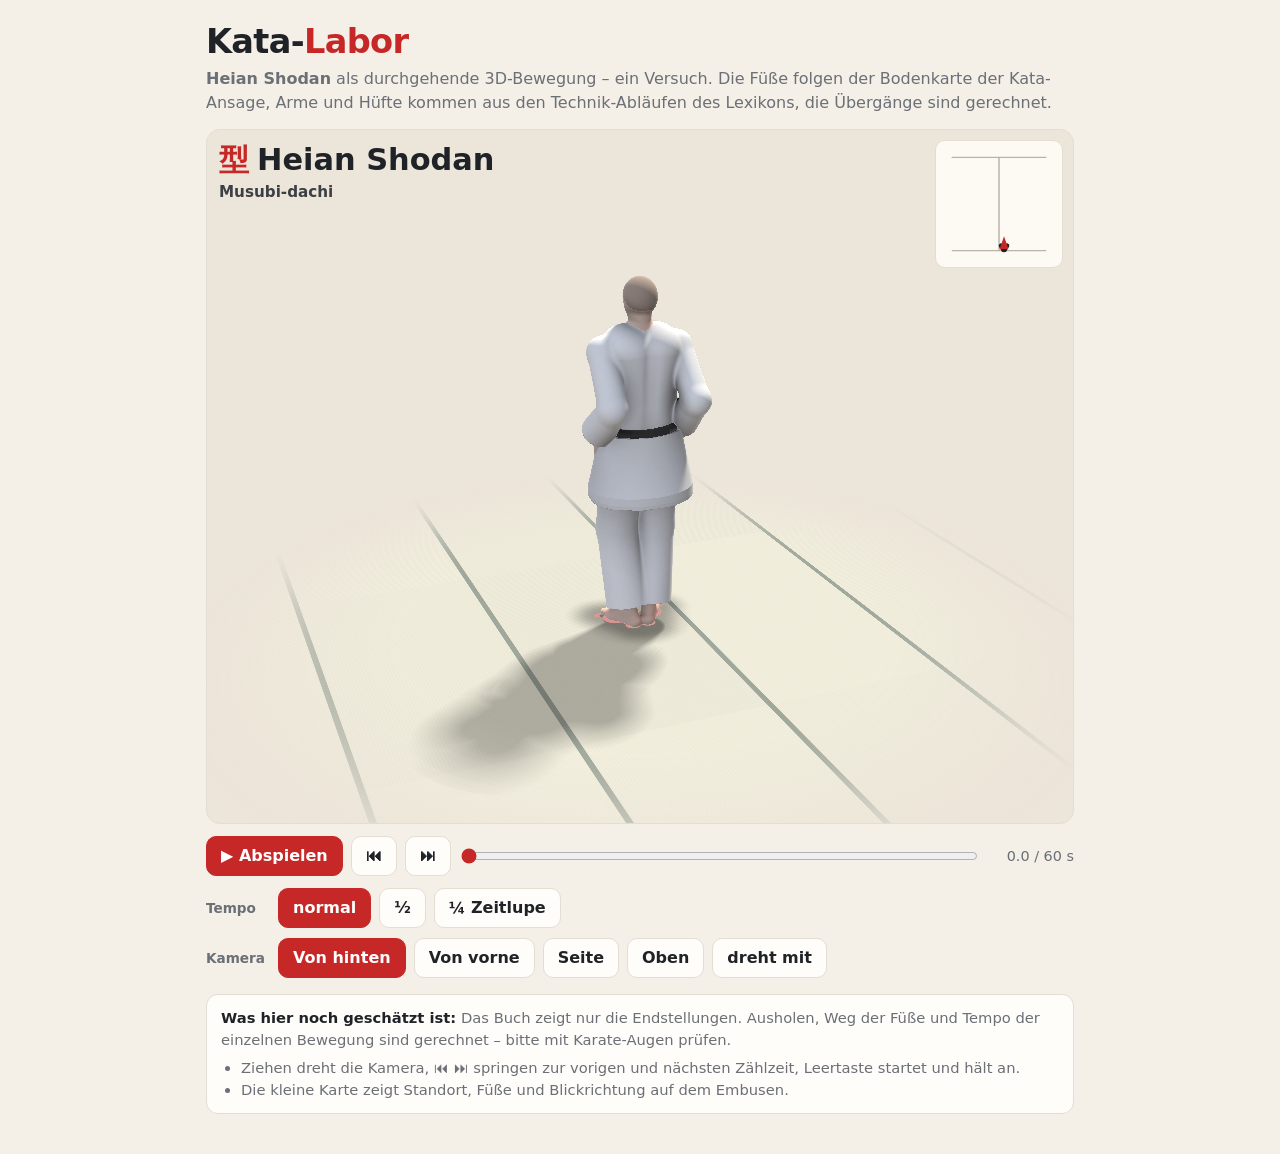
==== labor/kata.html @ 8314e849 "Kata-Labor: Heian Shodan als durchgehende 3D-Bewegung (Pilot) (v1.69.0) labor/kata.html spielt die g" ====
<!DOCTYPE html>
<html lang="de">

<head>
  <meta charset="utf-8">
  <meta name="viewport" content="width=device-width, initial-scale=1">
  <title>Kata-Labor</title>
  <style>
    :root {
      --red: #c62828;
      --ink: #1f2328;
      --muted: #6b6f76;
      --line: #e3ddd4;
      --card: #fffdf9;
      --bg: #f4efe7;
      --stage: #ece5d9;
    }

    @media (prefers-color-scheme: dark) {
      :root:not([data-theme="light"]) {
        --ink: #ece7e0;
        --muted: #a39e97;
        --line: #3a3530;
        --card: #24211e;
        --bg: #181614;
        --stage: #2c2824;
        color-scheme: dark;
      }
    }

    :root[data-theme="dark"] {
      --ink: #ece7e0;
      --muted: #a39e97;
      --line: #3a3530;
      --card: #24211e;
      --bg: #181614;
      --stage: #2c2824;
      color-scheme: dark;
    }

    * {
      box-sizing: border-box;
    }

    body {
      margin: 0;
      font-family: system-ui, "Segoe UI", Roboto, sans-serif;
      background: var(--bg);
      color: var(--ink);
    }

    .wrap {
      max-width: 900px;
      margin: 0 auto;
      padding-block: 22px 40px;
      padding-left: max(16px, env(safe-area-inset-left, 0px));
      padding-right: max(16px, env(safe-area-inset-right, 0px));
    }

    h1 {
      margin: 0 0 6px;
      font-size: clamp(1.5rem, 4vw, 2.1rem);
      letter-spacing: -0.02em;
    }

    h1 span {
      color: var(--red);
    }

    .lead {
      margin: 0 0 14px;
      color: var(--muted);
      line-height: 1.5;
    }

    .stage {
      position: relative;
      background: var(--stage);
      border: 1px solid var(--line);
      border-radius: 14px;
      overflow: hidden;
      touch-action: pan-y;
      cursor: grab;
    }

    .stage canvas.fig {
      display: block;
      width: 100%;
      aspect-ratio: 5 / 4;
    }

    .now {
      position: absolute;
      left: 12px;
      top: 10px;
      right: 150px;
      pointer-events: none;
    }

    .now .count {
      display: flex;
      align-items: baseline;
      gap: 8px;
      font-weight: 800;
      font-size: clamp(1.2rem, 4.2vw, 1.9rem);
      color: #1f2328;
    }

    .now .kan {
      color: var(--red);
    }

    .now .kiai {
      font-size: 0.6em;
      background: var(--red);
      color: #fff;
      padding: 2px 8px;
      border-radius: 99px;
    }

    .now .tech {
      margin-top: 2px;
      font-size: clamp(0.78rem, 2.4vw, 0.95rem);
      font-weight: 600;
      color: #3c4046;
      text-shadow: 0 0 6px #ece5d9, 0 0 6px #ece5d9;
    }

    :root[data-theme="dark"] .now .count,
    :root[data-theme="dark"] .now .tech {
      color: #ece7e0;
      text-shadow: 0 0 6px #2c2824, 0 0 6px #2c2824;
    }

    @media (prefers-color-scheme: dark) {

      :root:not([data-theme="light"]) .now .count,
      :root:not([data-theme="light"]) .now .tech {
        color: #ece7e0;
        text-shadow: 0 0 6px #2c2824, 0 0 6px #2c2824;
      }
    }

    canvas.map {
      position: absolute;
      right: 10px;
      top: 10px;
      width: 128px;
      height: 128px;
      background: rgba(255, 253, 249, 0.88);
      border: 1px solid var(--line);
      border-radius: 10px;
      pointer-events: none;
    }

    .row {
      display: flex;
      flex-wrap: wrap;
      gap: 8px;
      align-items: center;
      margin-top: 10px;
    }

    .row b {
      font-size: 0.85rem;
      color: var(--muted);
      font-weight: 600;
      min-width: 64px;
    }

    button {
      font: inherit;
      font-weight: 600;
      min-height: 40px;
      padding: 6px 14px;
      border-radius: 10px;
      border: 1px solid var(--line);
      background: var(--card);
      color: var(--ink);
      cursor: pointer;
    }

    button[aria-pressed="true"] {
      background: var(--red);
      border-color: var(--red);
      color: #fff;
    }

    button.play {
      min-width: 112px;
      background: var(--red);
      border-color: var(--red);
      color: #fff;
    }

    input[type=range] {
      flex: 1 1 200px;
      min-width: 0;
      accent-color: var(--red);
      height: 40px;
    }

    .time {
      font-variant-numeric: tabular-nums;
      color: var(--muted);
      font-size: 0.9rem;
      min-width: 86px;
      text-align: right;
    }

    .note {
      margin-top: 16px;
      padding: 12px 14px;
      border: 1px solid var(--line);
      border-radius: 12px;
      background: var(--card);
      color: var(--muted);
      font-size: 0.92rem;
      line-height: 1.5;
    }

    .note b {
      color: var(--ink);
    }

    .note ul {
      margin: 6px 0 0;
      padding-left: 20px;
    }

    .fallback {
      padding: 28px 16px;
      text-align: center;
      color: var(--muted);
    }
  </style>
</head>

<body>
  <div class="wrap">
    <h1>Kata-<span>Labor</span></h1>
    <p class="lead"><b id="kname">Heian Shodan</b> als durchgehende 3D-Bewegung – ein Versuch. Die Füße folgen der Bodenkarte der Kata-Ansage, Arme und Hüfte kommen aus den Technik-Abläufen des Lexikons, die Übergänge sind gerechnet.</p>

    <div class="stage" id="stage">
      <canvas class="fig" id="fig"></canvas>
      <div class="now" aria-live="off">
        <div class="count"><span class="kan" id="kan"></span><span id="ro"></span><span class="kiai" id="kiai" hidden>Kiai</span></div>
        <div class="tech" id="tech"></div>
      </div>
      <canvas class="map" id="map" width="256" height="256" aria-label="Bodenkarte: Standort und Blickrichtung"></canvas>
    </div>

    <div class="row">
      <button class="play" id="play">▶ Abspielen</button>
      <button id="prev" aria-label="Vorige Bewegung">⏮</button>
      <button id="next" aria-label="Nächste Bewegung">⏭</button>
      <input type="range" id="seek" min="0" max="1000" value="0" aria-label="Zeitpunkt in der Kata">
      <span class="time" id="time"></span>
    </div>
    <div class="row" role="group" aria-label="Geschwindigkeit">
      <b>Tempo</b>
      <button data-speed="1" aria-pressed="true">normal</button>
      <button data-speed="0.5" aria-pressed="false">½</button>
      <button data-speed="0.25" aria-pressed="false">¼ Zeitlupe</button>
    </div>
    <div class="row" role="group" aria-label="Kamera">
      <b>Kamera</b>
      <button data-cam="hinten" aria-pressed="true">Von hinten</button>
      <button data-cam="vorne" aria-pressed="false">Von vorne</button>
      <button data-cam="seite" aria-pressed="false">Seite</button>
      <button data-cam="oben" aria-pressed="false">Oben</button>
      <button id="mit" aria-pressed="false" title="Kamera dreht mit dem Körper mit">dreht mit</button>
    </div>

    <div class="note" id="note"></div>
  </div>

  <script src="../js/core.js"></script>
  <script src="../js/graphics.js"></script>
  <script src="../js/graphics-tech.js"></script>
  <script src="../js/graphics-ashi.js"></script>
  <script src="../js/figur3d.js"></script>
  <script src="../js/figur-posen.js"></script>
  <script src="../data/kata-intro.js"></script>
  <script src="../data/kata-heian.js"></script>
  <script src="../js/kata-ansage.js"></script>
  <script src="kata-figur.js"></script>
  <script>
    (function () {
      'use strict';
      const F = window.Figur3D;
      const $ = (id) => document.getElementById(id);
      const q = new URLSearchParams(location.search);
      const stage = $('stage');
      if (!F.ok()) {
        stage.innerHTML = '<div class="fallback">Dieser Browser kann kein WebGL 2 – die Figur lässt sich hier nicht zeigen.</div>';
        return;
      }
      const kata = SK.kata[q.get('kata') || 'heian-shodan'];
      const anim = SK.kataFigur.build(kata, { beat: Number(q.get('beat')) || 2 });
      $('kname').textContent = kata.name;

      // Kamera: yaw 0 = von vorne (die Figur schaut am Anfang zur Kamera), 180 = von hinten (links bleibt links)
      const CAMS = { hinten: { yaw: 158, pitch: 20, dist: 6.2 }, vorne: { yaw: -22, pitch: 16, dist: 6.2 }, seite: { yaw: -90, pitch: 12, dist: 6.4 }, oben: { yaw: 180, pitch: 78, dist: 7.2 } };
      const st = { t: Math.min(anim.dur, Number(q.get('t')) || 0), playing: false, speed: 1, cam: Object.assign({ fov: 30 }, CAMS[q.get('cam')] || CAMS.hinten), mit: false, dirty: true, drag: false };
      const cv = $('fig');
      const ctx = cv.getContext('2d');

      // Blickpunkt: Hüfte der Figur, über gut eine Sekunde geglättet (rein aus dem Zeitpunkt – auch beim Spulen ruhig)
      function center(t) {
        let x = 0, z = 0, yaw = 0, n = 0;
        for (let i = -3; i <= 3; i++) {
          const P = anim.pose(Math.max(0, Math.min(anim.dur, t + i * 0.22)));
          x += P.pelvis[0]; z += P.pelvis[2]; yaw += P.yaw; n++;
        }
        return { x: x / n, z: z / n, yaw: yaw / n };
      }

      const grounded = (J, s) => J['ankle' + s][1] < 0.09;
      function render() {
        const playing = st.playing || st.drag;
        const cssW = cv.clientWidth;
        // beim Abspielen weniger Bildpunkte (flüssig), im Stand scharf
        const maxPx = playing ? 300000 : 1100000;
        const dpr = Math.min(window.devicePixelRatio || 1, 2.5, Math.sqrt(maxPx / (cssW * cssW * 0.8)));
        const w = Math.max(160, Math.round(cssW * dpr));
        const h = Math.round(w * 0.8);
        if (cv.width !== w || cv.height !== h) { cv.width = w; cv.height = h; }
        const P = anim.pose(st.t);
        const J = F.solve(P);
        const c = center(st.t);
        const cam = Object.assign({}, st.cam, { target: [c.x, 0.78, c.z], yaw: st.cam.yaw + (st.mit ? c.yaw : 0) });
        const decals = ['L', 'R'].filter((s) => grounded(J, s)).map((s) => ({ heel: J['heel' + s], toe: J['toe' + s], w: P.w[s === 'L' ? 0 : 1], a: 1, side: s }));
        ctx.clearRect(0, 0, w, h);
        F.draw(ctx, w, h, P, cam, { mode: 0, style: 0, decals });
        hud(P, J);
      }

      // Anzeige: Zählzeit, Technik, Bodenkarte
      const mapCv = $('map');
      const mg = mapCv.getContext('2d');
      const trail = [];
      for (let t = 0; t <= anim.dur; t += 0.1) { const P = anim.pose(t); trail.push([P.pelvis[0], P.pelvis[2]]); }
      const ext = anim.lines.reduce((a, l) => [Math.min(a[0], l[0], l[2]), Math.max(a[1], l[0], l[2]), Math.min(a[2], l[1], l[3]), Math.max(a[3], l[1], l[3])], [1e9, -1e9, 1e9, -1e9]);
      function hud(P, J) {
        const i = anim.markAt(st.t);
        const m = anim.marks[i];
        $('kan').textContent = m ? m.kan : '型';
        $('ro').textContent = m ? (m.n ? `${m.n} · ${m.ro}` : m.ro) : kata.name;
        $('tech').textContent = m ? m.text : 'Musubi-dachi';
        $('kiai').hidden = !(m && m.kiai && st.t >= m.t1 - 0.15);
        $('seek').value = Math.round((st.t / anim.dur) * 1000);
        $('time').textContent = `${st.t.toFixed(1)} / ${anim.dur.toFixed(0)} s`;
        // Karte: vorne ist oben, links ist links (Welt-x zeigt nach links)
        const S = 256;
        const span = Math.max(ext[1] - ext[0], ext[3] - ext[2]) + 1.4;
        const k = S / span;
        const X = (x) => S / 2 - (x - (ext[0] + ext[1]) / 2) * k;
        const Yf = (z) => S / 2 - (z - (ext[2] + ext[3]) / 2) * k;
        mg.clearRect(0, 0, S, S);
        mg.lineCap = 'round';
        mg.strokeStyle = '#b9b2a6';
        mg.lineWidth = 3;
        anim.lines.forEach((l) => { mg.beginPath(); mg.moveTo(X(l[0]), Yf(l[1])); mg.lineTo(X(l[2]), Yf(l[3])); mg.stroke(); });
        mg.strokeStyle = 'rgba(198,40,40,.35)';
        mg.lineWidth = 2;
        mg.beginPath();
        trail.slice(0, Math.floor(st.t / 0.1) + 1).forEach((p, j) => (j ? mg.lineTo(X(p[0]), Yf(p[1])) : mg.moveTo(X(p[0]), Yf(p[1]))));
        mg.stroke();
        // Füße und Blickrichtung
        ['L', 'R'].forEach((s) => {
          const a = J['heel' + s], b = J['toe' + s];
          mg.strokeStyle = grounded(J, s) ? '#1f2328' : '#9a948a';
          mg.lineWidth = 9;
          mg.beginPath(); mg.moveTo(X(a[0]), Yf(a[2])); mg.lineTo(X(b[0]), Yf(b[2])); mg.stroke();
        });
        const hx = X(J.head[0]), hy = Yf(J.head[2]);
        mg.fillStyle = '#c62828';
        mg.beginPath();
        mg.moveTo(hx - J.hf[0] * 26, hy - J.hf[2] * 26);
        mg.lineTo(hx + J.hl[0] * 9, hy + J.hl[2] * 9);
        mg.lineTo(hx - J.hl[0] * 9, hy - J.hl[2] * 9);
        mg.fill();
      }

      /* ---------- Bedienung ---------- */
      const playBtn = $('play');
      const setPlay = (on) => {
        st.playing = on;
        if (on && st.t >= anim.dur - 0.05) st.t = 0;
        playBtn.textContent = on ? '❚❚ Pause' : '▶ Abspielen';
        st.dirty = true;
      };
      playBtn.onclick = () => setPlay(!st.playing);
      const jump = (dir) => {
        // vor: Beginn der nächsten Zählzeit; zurück: Beginn der laufenden, kurz nach deren Beginn der vorigen
        const i = anim.markAt(st.t + (dir > 0 ? 0 : -0.3));
        st.t = anim.marks[Math.max(0, Math.min(anim.marks.length - 1, dir > 0 ? i + 1 : i))].t;
        st.dirty = true;
      };
      $('prev').onclick = () => jump(-1);
      $('next').onclick = () => jump(1);
      $('seek').oninput = (e) => { st.t = (e.target.value / 1000) * anim.dur; setPlay(false); };
      document.querySelectorAll('[data-speed]').forEach((b) => (b.onclick = () => {
        st.speed = Number(b.dataset.speed);
        document.querySelectorAll('[data-speed]').forEach((x) => x.setAttribute('aria-pressed', String(x === b)));
      }));
      document.querySelectorAll('[data-cam]').forEach((b) => (b.onclick = () => {
        Object.assign(st.cam, CAMS[b.dataset.cam]);
        document.querySelectorAll('[data-cam]').forEach((x) => x.setAttribute('aria-pressed', String(x === b)));
        st.dirty = true;
      }));
      $('mit').onclick = (e) => { st.mit = !st.mit; e.target.setAttribute('aria-pressed', String(st.mit)); st.dirty = true; };
      // Drehen mit Finger oder Maus (waagerecht ziehen dreht, senkrecht neigt)
      let last = null;
      stage.addEventListener('pointerdown', (e) => { last = [e.clientX, e.clientY]; stage.setPointerCapture(e.pointerId); st.drag = true; });
      stage.addEventListener('pointermove', (e) => {
        if (!last) return;
        st.cam.yaw -= (e.clientX - last[0]) * 0.45;
        st.cam.pitch = Math.max(-2, Math.min(86, st.cam.pitch + (e.clientY - last[1]) * 0.35));
        last = [e.clientX, e.clientY];
        st.dirty = true;
      });
      const up = () => { last = null; st.drag = false; st.dirty = true; };
      stage.addEventListener('pointerup', up);
      stage.addEventListener('pointercancel', up);
      document.addEventListener('keydown', (e) => {
        if (e.target.tagName === 'INPUT' || e.target.tagName === 'BUTTON') return;
        if (e.key === ' ') { e.preventDefault(); setPlay(!st.playing); }
        if (e.key === 'ArrowRight') jump(1);
        if (e.key === 'ArrowLeft') jump(-1);
      });

      const warn = anim.warn.concat(q.has('check') ? SK.kataFigur.check(anim) : []);
      $('note').innerHTML = `<b>Was hier noch geschätzt ist:</b> Das Buch zeigt nur die Endstellungen. Ausholen, Weg der Füße und Tempo der einzelnen Bewegung sind gerechnet – bitte mit Karate-Augen prüfen.
        <ul><li>Ziehen dreht die Kamera, ⏮ ⏭ springen zur vorigen und nächsten Zählzeit, Leertaste startet und hält an.</li>
        <li>Die kleine Karte zeigt Standort, Füße und Blickrichtung auf dem Embusen.</li></ul>${warn.length ? `<p><b>Hinweise des Rechners:</b></p><ul>${warn.map((x) => `<li>${SK.util.esc(x)}</li>`).join('')}</ul>` : ''}`;

      // Für Tests und Vorschau-Bilder
      window.kataLab = { anim, st, render, set(t, cam) { st.t = t; if (cam) Object.assign(st.cam, cam); render(); } };

      let prevNow = performance.now();
      function loop(now) {
        // Echtzeit: Dauert ein Bild länger (schwacher Grafikchip), läuft die Kata trotzdem in ihrem Tempo – nur mit weniger Bildern
        const dt = Math.min(0.25, (now - prevNow) / 1000);
        prevNow = now;
        if (st.playing) {
          st.t += dt * st.speed;
          if (st.t >= anim.dur) { st.t = anim.dur; setPlay(false); }
          st.dirty = true;
        }
        if (st.dirty) { st.dirty = false; render(); }
        requestAnimationFrame(loop);
      }
      window.addEventListener('resize', () => (st.dirty = true));
      requestAnimationFrame(loop);
    })();
  </script>
</body>

</html>
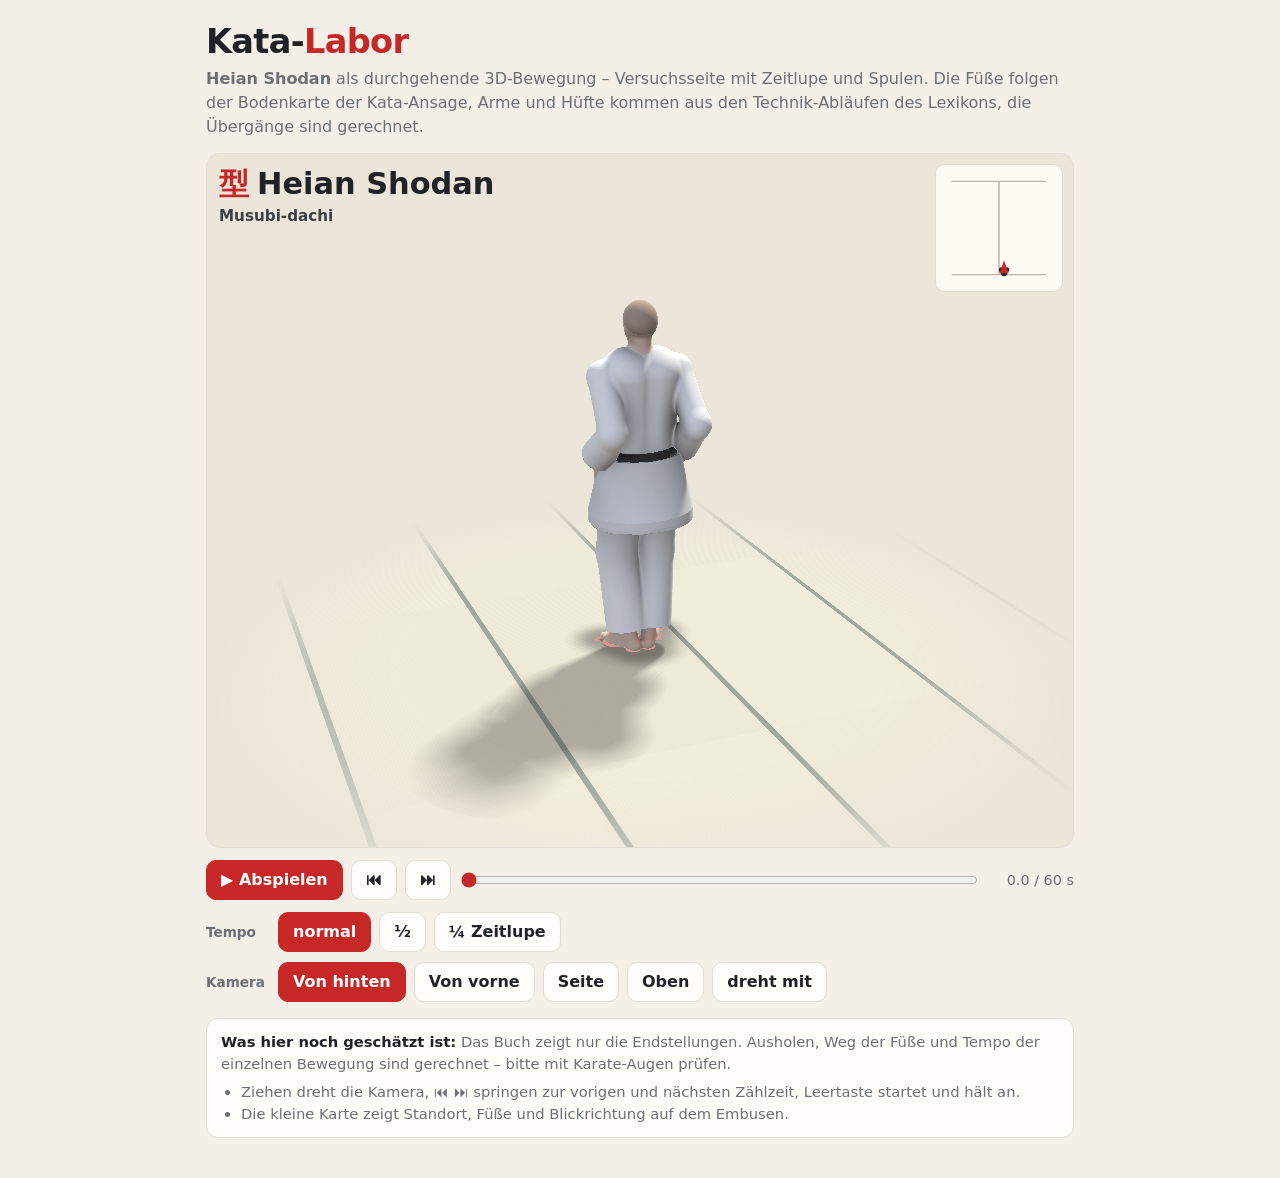
==== commit a4c87600: "Kata-Trainer: Ansicht „Figur“ – Heian Shodan als durchgehende 3D-Bewegung im Takt der Ansage (v1.70." ====
--- a/labor/kata.html
+++ b/labor/kata.html
@@ -239,7 +239,7 @@
 <body>
   <div class="wrap">
     <h1>Kata-<span>Labor</span></h1>
-    <p class="lead"><b id="kname">Heian Shodan</b> als durchgehende 3D-Bewegung – ein Versuch. Die Füße folgen der Bodenkarte der Kata-Ansage, Arme und Hüfte kommen aus den Technik-Abläufen des Lexikons, die Übergänge sind gerechnet.</p>
+    <p class="lead"><b id="kname">Heian Shodan</b> als durchgehende 3D-Bewegung – Versuchsseite mit Zeitlupe und Spulen. Die Füße folgen der Bodenkarte der Kata-Ansage, Arme und Hüfte kommen aus den Technik-Abläufen des Lexikons, die Übergänge sind gerechnet.</p>
 
     <div class="stage" id="stage">
       <canvas class="fig" id="fig"></canvas>
@@ -283,8 +283,11 @@
   <script src="../js/figur-posen.js"></script>
   <script src="../data/kata-intro.js"></script>
   <script src="../data/kata-heian.js"></script>
+  <script src="../data/kata-tekki.js"></script>
+  <script src="../data/kata-sentei.js"></script>
+  <script src="../data/kata-hangetsu.js"></script>
   <script src="../js/kata-ansage.js"></script>
-  <script src="kata-figur.js"></script>
+  <script src="../js/kata-figur.js"></script>
   <script>
     (function () {
       'use strict';
@@ -339,8 +342,6 @@
       // Anzeige: Zählzeit, Technik, Bodenkarte
       const mapCv = $('map');
       const mg = mapCv.getContext('2d');
-      const trail = [];
-      for (let t = 0; t <= anim.dur; t += 0.1) { const P = anim.pose(t); trail.push([P.pelvis[0], P.pelvis[2]]); }
       const ext = anim.lines.reduce((a, l) => [Math.min(a[0], l[0], l[2]), Math.max(a[1], l[0], l[2]), Math.min(a[2], l[1], l[3]), Math.max(a[3], l[1], l[3])], [1e9, -1e9, 1e9, -1e9]);
       function hud(P, J) {
         const i = anim.markAt(st.t);
@@ -362,11 +363,6 @@
         mg.strokeStyle = '#b9b2a6';
         mg.lineWidth = 3;
         anim.lines.forEach((l) => { mg.beginPath(); mg.moveTo(X(l[0]), Yf(l[1])); mg.lineTo(X(l[2]), Yf(l[3])); mg.stroke(); });
-        mg.strokeStyle = 'rgba(198,40,40,.35)';
-        mg.lineWidth = 2;
-        mg.beginPath();
-        trail.slice(0, Math.floor(st.t / 0.1) + 1).forEach((p, j) => (j ? mg.lineTo(X(p[0]), Yf(p[1])) : mg.moveTo(X(p[0]), Yf(p[1]))));
-        mg.stroke();
         // Füße und Blickrichtung
         ['L', 'R'].forEach((s) => {
           const a = J['heel' + s], b = J['toe' + s];
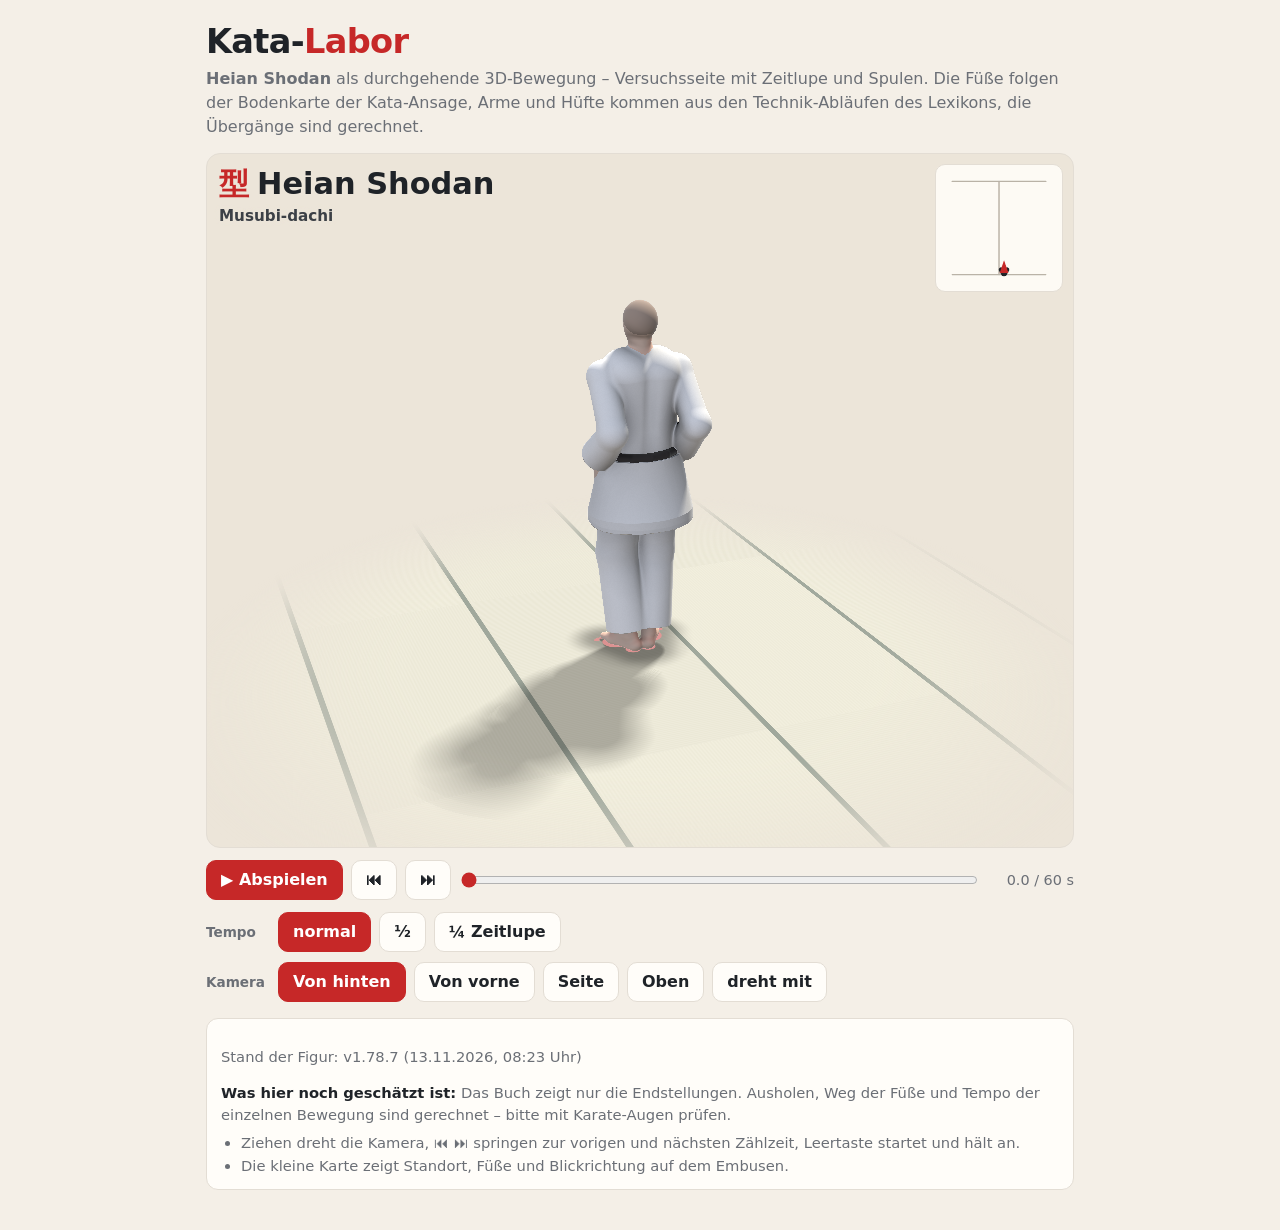
==== commit 2a47700c: "Kata-Labor: lädt immer den neuesten Stand und zeigt die Version der Figur an (v1.78.7) Die Skripte d" ====
--- a/labor/kata.html
+++ b/labor/kata.html
@@ -275,19 +275,16 @@
     <div class="note" id="note"></div>
   </div>
 
-  <script src="../js/core.js"></script>
-  <script src="../js/graphics.js"></script>
-  <script src="../js/graphics-tech.js"></script>
-  <script src="../js/graphics-ashi.js"></script>
-  <script src="../js/figur3d.js"></script>
-  <script src="../js/figur-posen.js"></script>
-  <script src="../data/kata-intro.js"></script>
-  <script src="../data/kata-heian.js"></script>
-  <script src="../data/kata-tekki.js"></script>
-  <script src="../data/kata-sentei.js"></script>
-  <script src="../data/kata-hangetsu.js"></script>
-  <script src="../js/kata-ansage.js"></script>
-  <script src="../js/kata-figur.js"></script>
+  <script>
+    // Das Labor lädt immer den neuesten Stand: Die Skripte gehen am Zwischenspeicher des Browsers vorbei (sonst zeigt die
+    // Seite nach einer Änderung bis zu zehn Minuten lang noch den alten Ablauf)
+    (function () {
+      var t = Date.now();
+      ["../js/core.js", "../js/graphics.js", "../js/graphics-tech.js", "../js/graphics-ashi.js", "../js/figur3d.js", "../js/figur-posen.js", "../data/kata-intro.js", "../data/kata-heian.js", "../data/kata-tekki.js", "../data/kata-sentei.js", "../data/kata-hangetsu.js", "../js/kata-ansage.js", "../js/kata-figur.js"].forEach(function (f) {
+        document.write('<script src="' + f + '?t=' + t + '"><\/script>');
+      });
+    })();
+  </script>
   <script>
     (function () {
       'use strict';
@@ -389,9 +386,19 @@
       };
       playBtn.onclick = () => setPlay(!st.playing);
       const jump = (dir) => {
-        // vor: Beginn der nächsten Zählzeit; zurück: Beginn der laufenden, kurz nach deren Beginn der vorigen
-        const i = anim.markAt(st.t + (dir > 0 ? 0 : -0.3));
-        st.t = anim.marks[Math.max(0, Math.min(anim.marks.length - 1, dir > 0 ? i + 1 : i))].t;
+        const last = anim.marks.length - 1;
+        if (st.playing) {
+          // beim Abspielen – vor: Beginn der nächsten Zählzeit; zurück: Beginn der laufenden, kurz nach deren Beginn der vorigen
+          const i = anim.markAt(st.t + (dir > 0 ? 0 : -0.3));
+          st.t = anim.marks[Math.max(0, Math.min(last, dir > 0 ? i + 1 : i))].t;
+        } else {
+          // im Stand: die fertige Stellung der nächsten bzw. vorigen Zählzeit – die Zahl gehört zu dem Bild, das steht
+          // (am Beginn einer Zählzeit stünde noch die Stellung davor, z. B. Yoi unter „1 · Ichi“)
+          const i = Math.max(0, anim.markAt(st.t));
+          const done = st.t >= anim.marks[i].t1 - 0.01;
+          const j = dir > 0 ? (done ? i + 1 : i) : (st.t > anim.marks[i].t1 + 0.01 ? i : i - 1);
+          st.t = j < 0 ? 0 : anim.marks[Math.min(last, j)].t1;
+        }
         st.dirty = true;
       };
       $('prev').onclick = () => jump(-1);
@@ -428,7 +435,7 @@
       });
 
       const warn = anim.warn.concat(q.has('check') ? SK.kataFigur.check(anim) : []);
-      $('note').innerHTML = `<b>Was hier noch geschätzt ist:</b> Das Buch zeigt nur die Endstellungen. Ausholen, Weg der Füße und Tempo der einzelnen Bewegung sind gerechnet – bitte mit Karate-Augen prüfen.
+      $('note').innerHTML = `<p class="stand">Stand der Figur: v${SK.VERSION} (${SK.VERSION_DATE}, ${SK.VERSION_TIME} Uhr)</p><b>Was hier noch geschätzt ist:</b> Das Buch zeigt nur die Endstellungen. Ausholen, Weg der Füße und Tempo der einzelnen Bewegung sind gerechnet – bitte mit Karate-Augen prüfen.
         <ul><li>Ziehen dreht die Kamera, ⏮ ⏭ springen zur vorigen und nächsten Zählzeit, Leertaste startet und hält an.</li>
         <li>Die kleine Karte zeigt Standort, Füße und Blickrichtung auf dem Embusen.</li></ul>${warn.length ? `<p><b>Hinweise des Rechners:</b></p><ul>${warn.map((x) => `<li>${SK.util.esc(x)}</li>`).join('')}</ul>` : ''}`;
 
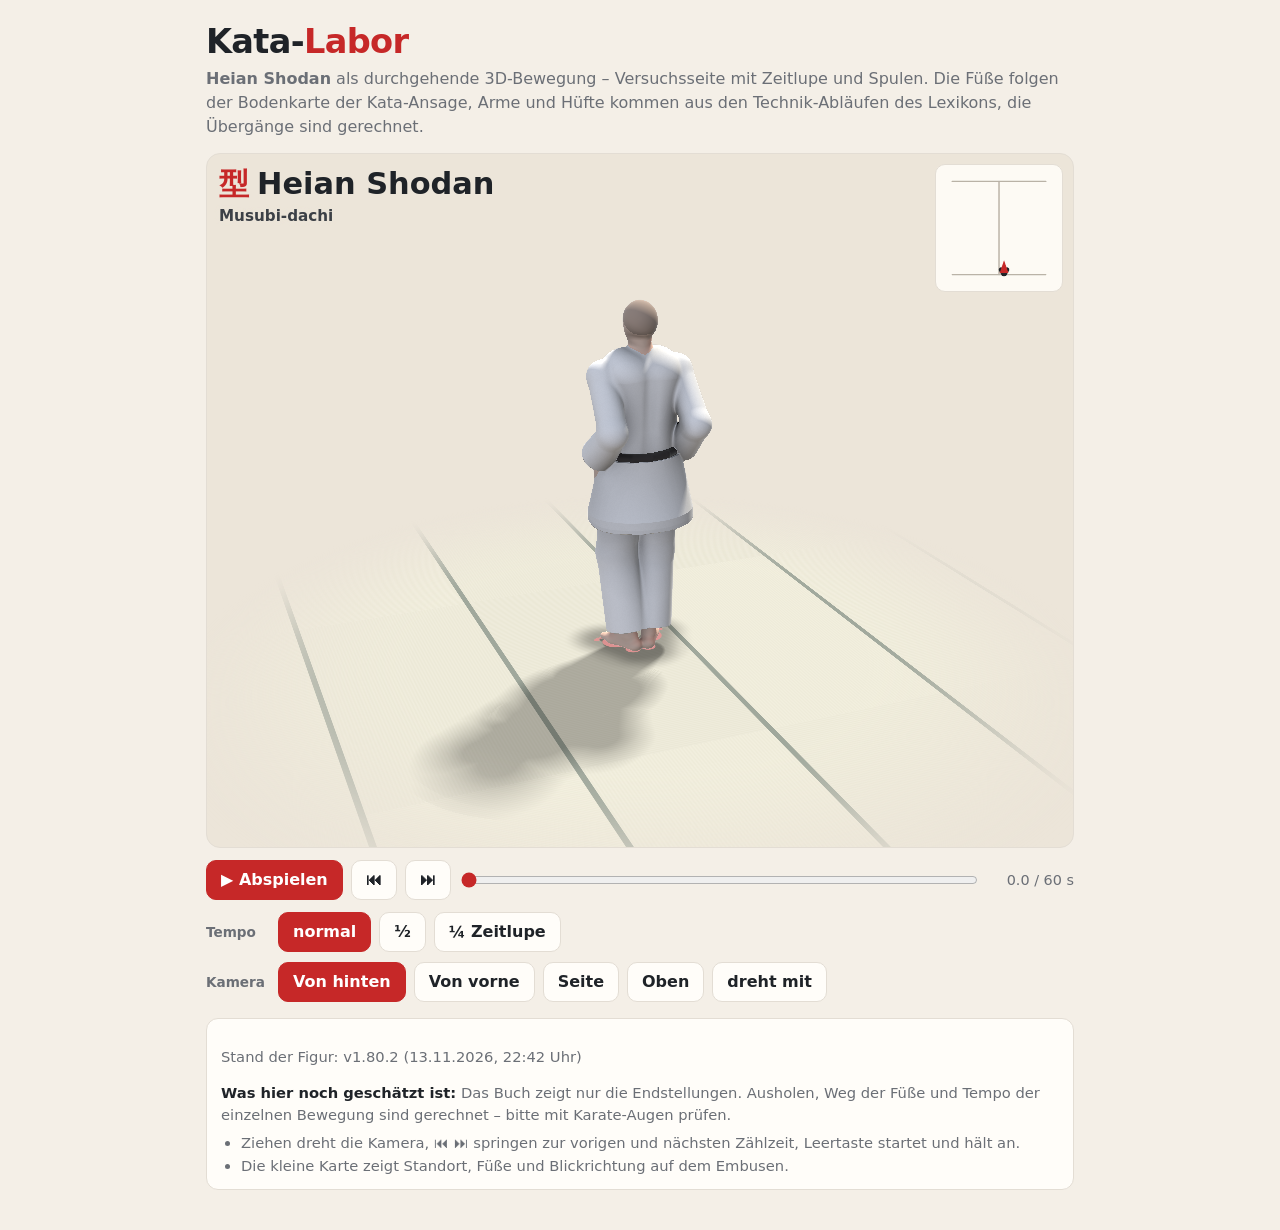
==== commit a6c3ec43: "Tekki Shodan als Figur: Yoi mit Händen etwas vor dem Körper, Kreuzschritt mit Füßen dicht nebeneinan" ====
--- a/labor/kata.html
+++ b/labor/kata.html
@@ -329,7 +329,7 @@
         const P = anim.pose(st.t);
         const J = F.solve(P);
         const c = center(st.t);
-        const cam = Object.assign({}, st.cam, { target: [c.x, 0.78, c.z], yaw: st.cam.yaw + (st.mit ? c.yaw : 0) });
+        const cam = Object.assign({}, st.cam, { target: [c.x, st.cam.h || 0.78, c.z], yaw: st.cam.yaw + (st.mit ? c.yaw : 0) });
         const decals = ['L', 'R'].filter((s) => grounded(J, s)).map((s) => ({ heel: J['heel' + s], toe: J['toe' + s], w: P.w[s === 'L' ? 0 : 1], a: 1, side: s }));
         ctx.clearRect(0, 0, w, h);
         F.draw(ctx, w, h, P, cam, { mode: 0, style: 0, decals });
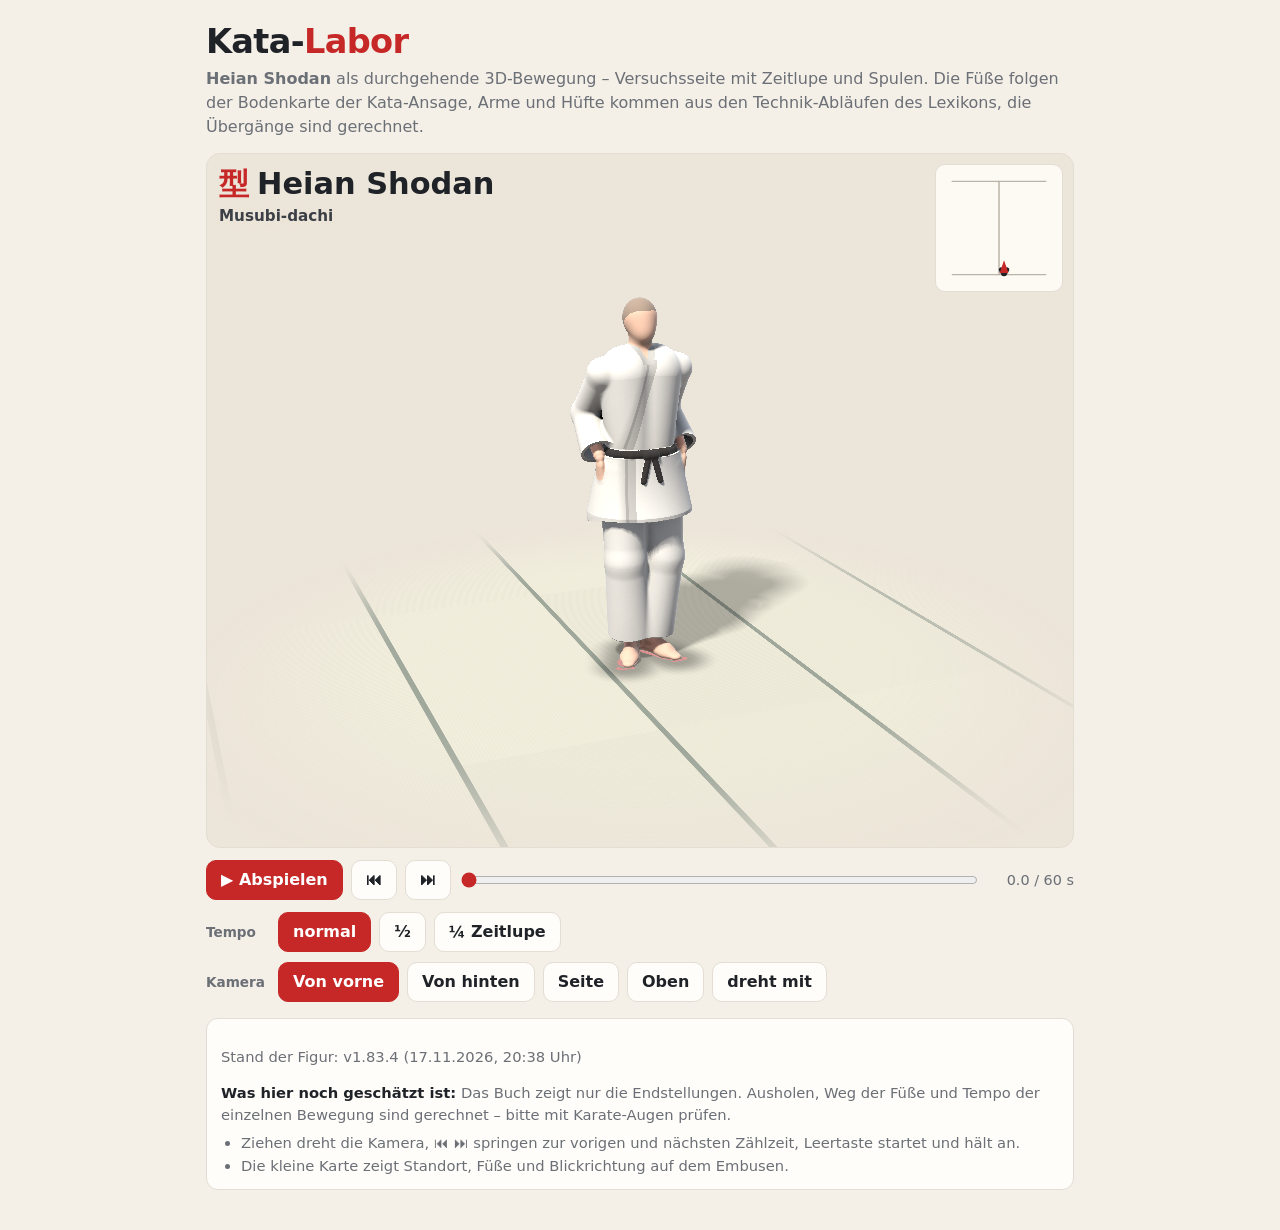
==== commit 6c04aa5a: "Bassai Dai 25: Ellbogen dreht nicht mehr um; Kata-Figur startet von vorne und nah (v1.83.4) - Manji-" ====
--- a/labor/kata.html
+++ b/labor/kata.html
@@ -265,8 +265,8 @@
     </div>
     <div class="row" role="group" aria-label="Kamera">
       <b>Kamera</b>
-      <button data-cam="hinten" aria-pressed="true">Von hinten</button>
-      <button data-cam="vorne" aria-pressed="false">Von vorne</button>
+      <button data-cam="vorne" aria-pressed="true">Von vorne</button>
+      <button data-cam="hinten" aria-pressed="false">Von hinten</button>
       <button data-cam="seite" aria-pressed="false">Seite</button>
       <button data-cam="oben" aria-pressed="false">Oben</button>
       <button id="mit" aria-pressed="false" title="Kamera dreht mit dem Körper mit">dreht mit</button>
@@ -302,7 +302,7 @@
 
       // Kamera: yaw 0 = von vorne (die Figur schaut am Anfang zur Kamera), 180 = von hinten (links bleibt links)
       const CAMS = { hinten: { yaw: 158, pitch: 20, dist: 6.2 }, vorne: { yaw: -22, pitch: 16, dist: 6.2 }, seite: { yaw: -90, pitch: 12, dist: 6.4 }, oben: { yaw: 180, pitch: 78, dist: 7.2 } };
-      const st = { t: Math.min(anim.dur, Number(q.get('t')) || 0), playing: false, speed: 1, cam: Object.assign({ fov: 30 }, CAMS[q.get('cam')] || CAMS.hinten), mit: false, dirty: true, drag: false };
+      const st = { t: Math.min(anim.dur, Number(q.get('t')) || 0), playing: false, speed: 1, cam: Object.assign({ fov: 30 }, CAMS[q.get('cam')] || CAMS.vorne), mit: false, dirty: true, drag: false };
       const cv = $('fig');
       const ctx = cv.getContext('2d');
 
@@ -413,6 +413,9 @@
         document.querySelectorAll('[data-cam]').forEach((x) => x.setAttribute('aria-pressed', String(x === b)));
         st.dirty = true;
       }));
+      // gewählte Kamera (?cam=, sonst von vorne) als gedrückt zeigen
+      const cam0 = CAMS[q.get('cam')] ? q.get('cam') : 'vorne';
+      document.querySelectorAll('[data-cam]').forEach((x) => x.setAttribute('aria-pressed', String(x.dataset.cam === cam0)));
       $('mit').onclick = (e) => { st.mit = !st.mit; e.target.setAttribute('aria-pressed', String(st.mit)); st.dirty = true; };
       // Drehen mit Finger oder Maus (waagerecht ziehen dreht, senkrecht neigt)
       let last = null;
